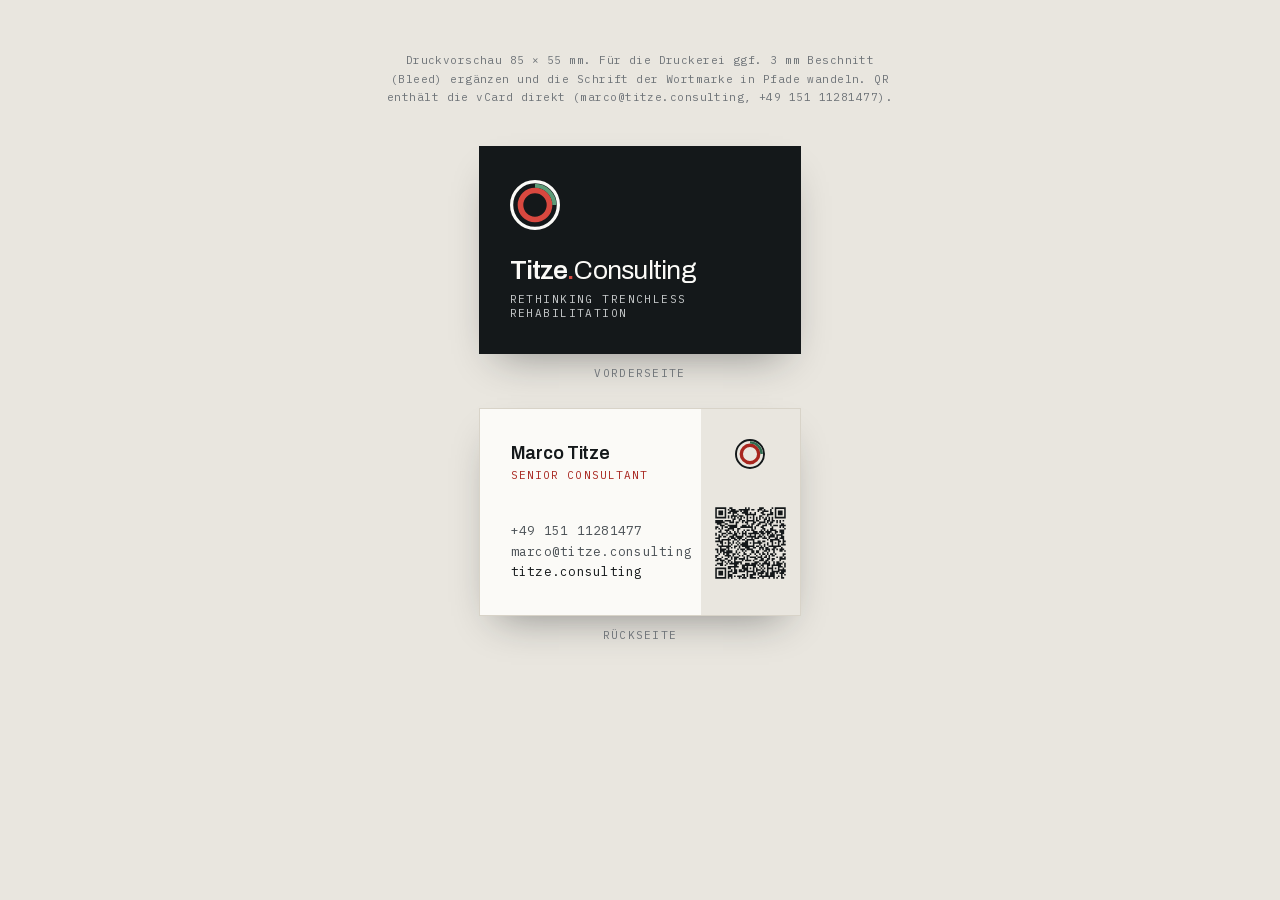
==== business-card/index.html @ 55b58c60 "Initial: Onepager (DE/EN), Visitenkarte und Designsystem - Statischer Onepager DE/EN gemäß Handover " ====
<!doctype html>
<html lang="de">
<head>
  <meta charset="utf-8">
  <meta name="viewport" content="width=device-width, initial-scale=1">
  <title>Visitenkarte — Titze.Consulting</title>
  <link rel="stylesheet" href="../styles/fonts.css">
  <link rel="stylesheet" href="../styles/tokens.css">
  <style>
    /* Bildschirm-Vorschau */
    body {
      margin: 0; background: var(--color-limebeige);
      font-family: var(--font-sans); color: var(--color-slate);
      display: flex; flex-direction: column; align-items: center; gap: 28px;
      padding: 40px 16px;
    }
    .hint {
      max-width: 520px; font-family: var(--font-mono); font-size: 11px;
      line-height: 1.7; letter-spacing: .04em; color: var(--color-steel); text-align: center;
    }
    .side { display: flex; flex-direction: column; align-items: center; gap: 12px; }
    .side__label { font-family: var(--font-mono); font-size: 11px; letter-spacing: .12em; color: var(--color-steel); }

    .card {
      width: 85mm; height: 55mm; box-sizing: border-box; overflow: hidden;
      box-shadow: 0 18px 40px -18px rgba(20,24,26,.45);
    }

    /* Vorderseite: Marke oben, Wortbild + Claim unten */
    .card--front {
      background: var(--color-anthracite);
      display: flex; flex-direction: column; justify-content: space-between;
      padding: 9mm 8mm;
    }
    .card--front svg { display: block; }
    .front__word { display: flex; align-items: baseline; font-size: 26px; letter-spacing: -0.028em; color: var(--color-paper); }
    .front__word .name { font-weight: 600; }
    .front__word .dot { color: var(--color-oxide-red-light); font-weight: 600; }
    .front__word .rest { font-weight: 400; }
    .claim {
      display: block; margin-top: 8px;
      font-family: var(--font-mono); font-size: 11px; letter-spacing: .13em; color: var(--color-fog);
    }

    /* Rückseite: links Papier (Text), rechts Kalkbeige-Feld (Marke + QR) */
    .card--back {
      background: var(--color-paper); border: 1px solid var(--color-edge-strong);
      display: flex;
    }
    .back__main {
      flex: 1; min-width: 0;
      display: flex; flex-direction: column; justify-content: space-between;
      padding: 9mm 0 9mm 8mm;
    }
    .back__name { font-size: 18px; font-weight: 600; letter-spacing: -0.015em; color: var(--color-anthracite); }
    .back__role { display: block; margin-top: 5px; font-family: var(--font-mono); font-size: 11px; letter-spacing: .1em; color: var(--color-oxide-red); }
    .back__contact {
      display: flex; flex-direction: column; gap: 3px;
      font-family: var(--font-mono); font-size: 12.5px; letter-spacing: .02em; color: var(--color-slate); line-height: 1.4;
    }
    .back__contact .web { color: var(--color-anthracite); }
    .back__side {
      width: 26mm; flex: none; background: var(--color-limebeige);
      display: flex; flex-direction: column; align-items: center; justify-content: space-between;
      padding: 8mm 0;
    }
    .back__side svg { display: block; }
    .qr { width: 22mm; height: 22mm; display: block; }

    @media print {
      body { background: #fff; padding: 0; gap: 0; display: block; }
      .hint, .side__label { display: none; }
      .card { box-shadow: none; page-break-after: always; }
      @page { size: 85mm 55mm; margin: 0; }
    }
  </style>
</head>
<body>
  <p class="hint">Druckvorschau 85 × 55 mm. Für die Druckerei ggf. 3 mm Beschnitt (Bleed) ergänzen und die Schrift der Wortmarke in Pfade wandeln. QR enthält die vCard direkt (marco@titze.consulting, +49 151 11281477).</p>

  <div class="side">
    <div class="card card--front">
      <svg width="50" height="50" viewBox="0 0 62 62" fill="none" aria-hidden="true">
        <circle cx="31" cy="31" r="29" stroke="#FBFAF7" stroke-width="4"></circle>
        <circle cx="31" cy="31" r="18" stroke="#D8483F" stroke-width="7"></circle>
        <path d="M31 7A24 24 0 0 1 55 31" stroke="#5E9B77" stroke-width="5" stroke-linecap="butt"></path>
      </svg>
      <div>
        <span class="front__word"><span class="name">Titze</span><span class="dot">.</span><span class="rest">Consulting</span></span>
        <span class="claim">RETHINKING TRENCHLESS REHABILITATION</span>
      </div>
    </div>
    <span class="side__label">VORDERSEITE</span>
  </div>

  <div class="side">
    <div class="card card--back">
      <div class="back__main">
        <div>
          <span class="back__name">Marco Titze</span>
          <span class="back__role">SENIOR CONSULTANT</span>
        </div>
        <div class="back__contact">
          <span>+49 151 11281477</span>
          <span>marco@titze.consulting</span>
          <span class="web">titze.consulting</span>
        </div>
      </div>
      <div class="back__side">
        <svg width="30" height="30" viewBox="0 0 62 62" fill="none" aria-hidden="true">
          <circle cx="31" cy="31" r="29" stroke="#14181A" stroke-width="4"></circle>
          <circle cx="31" cy="31" r="18" stroke="#A8261F" stroke-width="7"></circle>
          <path d="M31 7A24 24 0 0 1 55 31" stroke="#2F6B4F" stroke-width="5" stroke-linecap="butt"></path>
        </svg>
        <img class="qr" src="qr-vcard.svg" alt="QR-Code mit Kontaktdaten (vCard)">
      </div>
    </div>
    <span class="side__label">RÜCKSEITE</span>
  </div>
</body>
</html>
---- styles/fonts.css ----
/* Selbst gehostete Schriften — kein Google-Fonts-CDN.
   Grund: keine Übertragung der Besucher-IP an Dritte → cookie-/bannerfrei.
   Lizenzen: assets/fonts/OFL-Archivo.txt, assets/fonts/OFL-IBMPlexMono.txt (SIL OFL 1.1) */

/* Archivo ist ein Variable Font (wght 100–900) — eine Datei deckt alle Gewichte. */
@font-face {
  font-family: 'Archivo';
  font-style: normal;
  font-weight: 100 900;
  font-display: swap;
  src: url('../assets/fonts/archivo.woff2') format('woff2');
}

@font-face {
  font-family: 'IBM Plex Mono';
  font-style: normal;
  font-weight: 400;
  font-display: swap;
  src: url('../assets/fonts/ibm-plex-mono-400.woff2') format('woff2');
}
@font-face {
  font-family: 'IBM Plex Mono';
  font-style: normal;
  font-weight: 500;
  font-display: swap;
  src: url('../assets/fonts/ibm-plex-mono-500.woff2') format('woff2');
}
---- styles/tokens.css ----
/* Titze.Consulting — Design Tokens (Single Source of Truth)
   Farben, Typografie und Abstände sind abgenommen (siehe brand/BRAND.md).
   Diese Datei ist die verbindliche Quelle für Website, Visitenkarte und Präsentationen. */

:root {
  /* Farben */
  --color-anthracite:      #14181A; /* Text auf hell, Vollflächen (Hero, Footer) */
  --color-oxide-red:       #A8261F; /* Leitfarbe: Punkt, Primärbutton, Labels, Links */
  --color-oxide-red-light: #D8483F; /* Rot auf dunklem Grund */
  --color-moss:            #2F6B4F; /* Akzent, sparsam — Linie/Nachhaltigkeit */
  --color-moss-light:      #5E9B77; /* Grün auf dunklem Grund */
  --color-steel:           #6E7378; /* Sekundärtext, inaktive Zustände */
  --color-slate:           #4A5055; /* Fließtext */
  --color-fog:             #C8CBCC; /* Fließtext auf dunklem Grund */
  --color-paper:           #FBFAF7; /* Grundfläche, Text auf dunkel */
  --color-limebeige:       #E9E6DF; /* Sekundärfläche (Person/Kontakt) */
  --color-edge:            #EAE5DB; /* Innenlinien auf Papier */
  --color-edge-strong:     #D8D3C8; /* Außenrahmen, Trenner */
  --color-footer-text:     #9BA0A4; /* Footer-Text auf Anthrazit */

  /* Typografie */
  --font-sans: 'Archivo', system-ui, -apple-system, 'Segoe UI', sans-serif;
  --font-mono: 'IBM Plex Mono', ui-monospace, 'SFMono-Regular', 'Menlo', monospace;

  /* Schriftgrade (Archivo) */
  --fs-display: 52px;
  --fs-h2:      28px;
  --fs-lead:    20px;
  --fs-title:   19px;
  --fs-hero-lede: 17px;
  --fs-body:    16px;
  --fs-small:   14px;
  /* Schriftgrade (IBM Plex Mono) */
  --fs-mono:    12px;
  --fs-mono-btn: 11px;
  --fs-label:   10.5px;

  /* Abstände */
  --space-5: 5px;   --space-7: 7px;   --space-10: 10px; --space-12: 12px;
  --space-14: 14px; --space-18: 18px; --space-20: 20px; --space-22: 22px;
  --space-24: 24px; --space-26: 26px; --space-28: 28px; --space-32: 32px;
  --space-36: 36px; --space-44: 44px; --space-48: 48px; --space-72: 72px;

  /* Layout */
  --content-max: 1000px;
  --prose-max: 640px;
  --band-pad-x: var(--space-36);
}
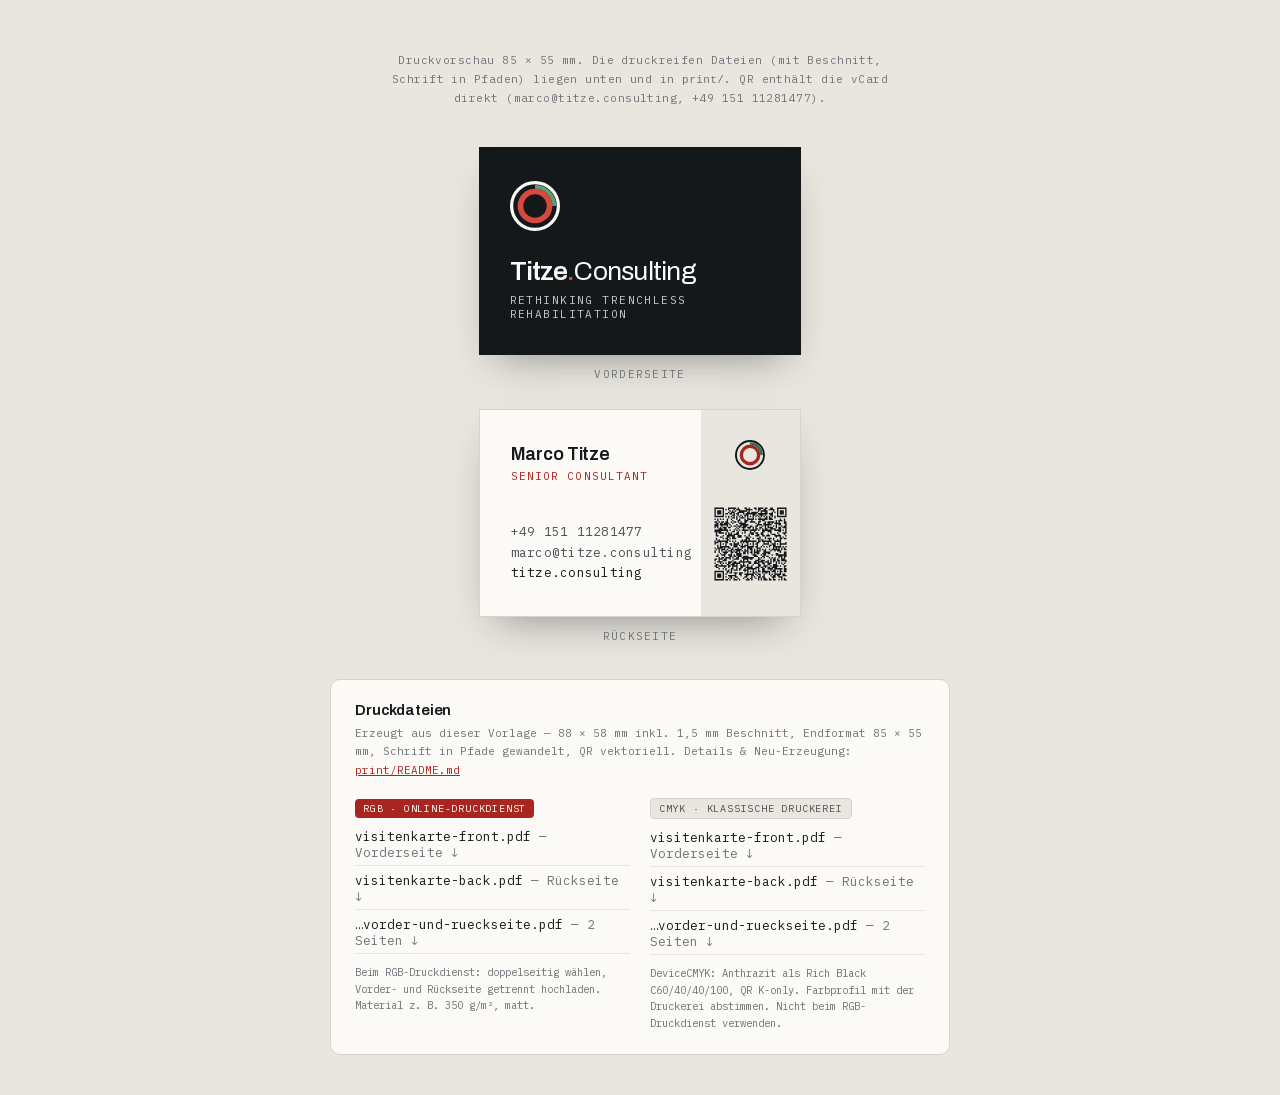
==== commit 93f6c792: "Printable business cards" ====
--- a/business-card/index.html
+++ b/business-card/index.html
@@ -67,16 +67,39 @@
     .back__side svg { display: block; }
     .qr { width: 22mm; height: 22mm; display: block; }
 
+    /* Druckdateien-Bereich */
+    .files {
+      width: 100%; max-width: 620px; box-sizing: border-box;
+      margin-top: 8px; padding: 22px 24px;
+      background: var(--color-paper); border: 1px solid var(--color-edge-strong); border-radius: 10px;
+    }
+    .files__title { margin: 0 0 6px; font-size: 15px; font-weight: 600; letter-spacing: -0.01em; color: var(--color-anthracite); }
+    .files__intro { margin: 0 0 18px; font-family: var(--font-mono); font-size: 11px; line-height: 1.7; color: var(--color-steel); }
+    .files__intro a { color: var(--color-oxide-red); }
+    .files__grid { display: grid; grid-template-columns: 1fr 1fr; gap: 20px; }
+    @media (max-width: 520px) { .files__grid { grid-template-columns: 1fr; } }
+    .files__badge {
+      display: inline-block; margin-bottom: 10px; padding: 3px 8px; border-radius: 4px;
+      font-family: var(--font-mono); font-size: 10px; letter-spacing: .08em; text-transform: uppercase;
+    }
+    .files__badge--rgb { background: var(--color-oxide-red); color: var(--color-paper); }
+    .files__badge--cmyk { background: var(--color-limebeige); color: var(--color-slate); border: 1px solid var(--color-edge-strong); }
+    .files__list { list-style: none; margin: 0 0 10px; padding: 0; display: flex; flex-direction: column; gap: 6px; }
+    .files__list a { font-family: var(--font-mono); font-size: 12.5px; color: var(--color-anthracite); text-decoration: none; border-bottom: 1px solid var(--color-edge); padding-bottom: 5px; display: block; }
+    .files__list a:hover { color: var(--color-oxide-red); }
+    .files__list .sub { color: var(--color-steel); }
+    .files__note { margin: 0; font-family: var(--font-mono); font-size: 10.5px; line-height: 1.6; color: var(--color-steel); }
+
     @media print {
       body { background: #fff; padding: 0; gap: 0; display: block; }
-      .hint, .side__label { display: none; }
+      .hint, .side__label, .files { display: none; }
       .card { box-shadow: none; page-break-after: always; }
       @page { size: 85mm 55mm; margin: 0; }
     }
   </style>
 </head>
 <body>
-  <p class="hint">Druckvorschau 85 × 55 mm. Für die Druckerei ggf. 3 mm Beschnitt (Bleed) ergänzen und die Schrift der Wortmarke in Pfade wandeln. QR enthält die vCard direkt (marco@titze.consulting, +49 151 11281477).</p>
+  <p class="hint">Druckvorschau 85 × 55 mm. Die druckreifen Dateien (mit Beschnitt, Schrift in Pfaden) liegen unten und in <code>print/</code>. QR enthält die vCard direkt (marco@titze.consulting, +49 151 11281477).</p>
 
   <div class="side">
     <div class="card card--front">
@@ -117,5 +140,30 @@
     </div>
     <span class="side__label">RÜCKSEITE</span>
   </div>
+
+  <section class="files">
+    <h2 class="files__title">Druckdateien</h2>
+    <p class="files__intro">Erzeugt aus dieser Vorlage — 88 × 58 mm inkl. 1,5 mm Beschnitt, Endformat 85 × 55 mm, Schrift in Pfade gewandelt, QR vektoriell. Details &amp; Neu-Erzeugung: <a href="print/README.md">print/README.md</a></p>
+    <div class="files__grid">
+      <div class="files__col">
+        <span class="files__badge files__badge--rgb">RGB · Online-Druckdienst</span>
+        <ul class="files__list">
+          <li><a href="print/rgb/visitenkarte-front.pdf">visitenkarte-front.pdf <span class="sub">— Vorderseite ↓</span></a></li>
+          <li><a href="print/rgb/visitenkarte-back.pdf">visitenkarte-back.pdf <span class="sub">— Rückseite ↓</span></a></li>
+          <li><a href="print/rgb/visitenkarte-vorder-und-rueckseite.pdf">…vorder-und-rueckseite.pdf <span class="sub">— 2 Seiten ↓</span></a></li>
+        </ul>
+        <p class="files__note">Beim RGB-Druckdienst: doppelseitig wählen, Vorder- und Rückseite getrennt hochladen. Material z. B. 350 g/m², matt.</p>
+      </div>
+      <div class="files__col">
+        <span class="files__badge files__badge--cmyk">CMYK · klassische Druckerei</span>
+        <ul class="files__list">
+          <li><a href="print/cmyk/visitenkarte-front.pdf">visitenkarte-front.pdf <span class="sub">— Vorderseite ↓</span></a></li>
+          <li><a href="print/cmyk/visitenkarte-back.pdf">visitenkarte-back.pdf <span class="sub">— Rückseite ↓</span></a></li>
+          <li><a href="print/cmyk/visitenkarte-vorder-und-rueckseite.pdf">…vorder-und-rueckseite.pdf <span class="sub">— 2 Seiten ↓</span></a></li>
+        </ul>
+        <p class="files__note">DeviceCMYK: Anthrazit als Rich Black C60/40/40/100, QR K-only. Farbprofil mit der Druckerei abstimmen. Nicht beim RGB-Druckdienst verwenden.</p>
+      </div>
+    </div>
+  </section>
 </body>
 </html>
